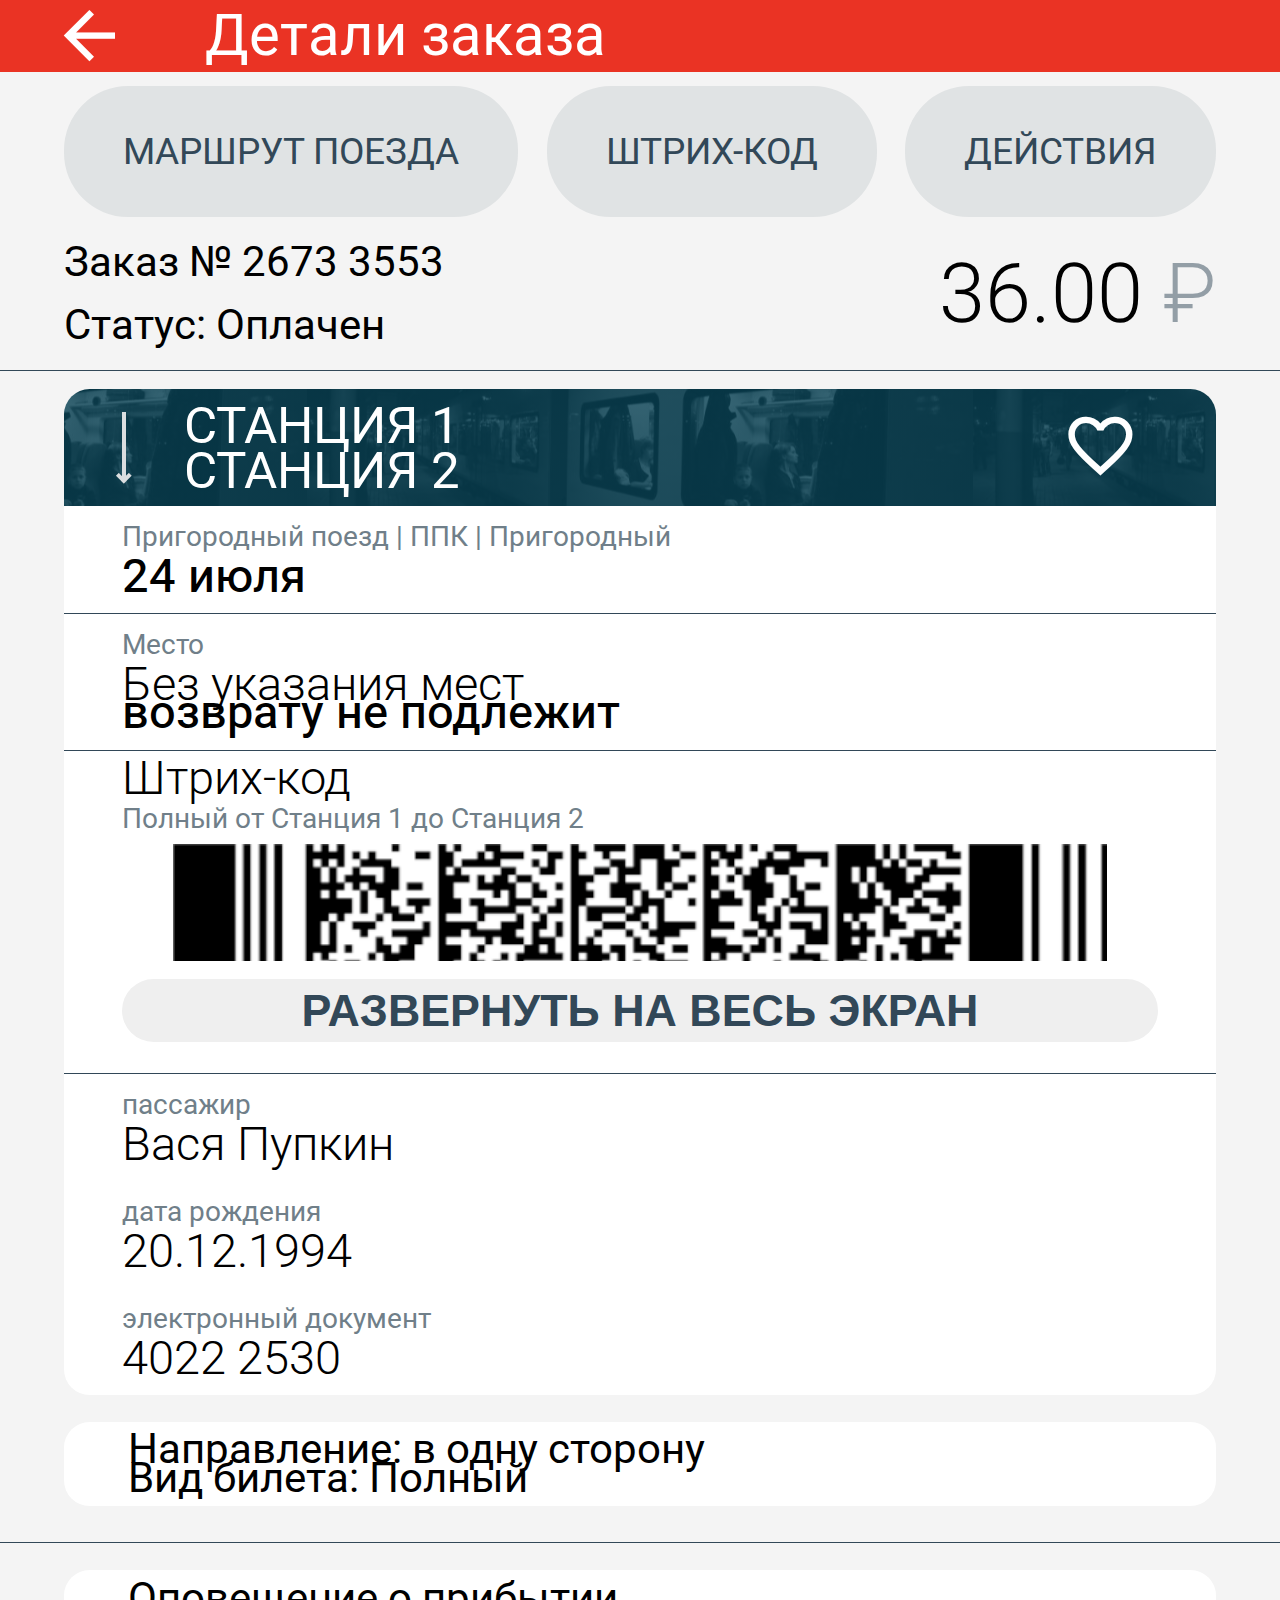
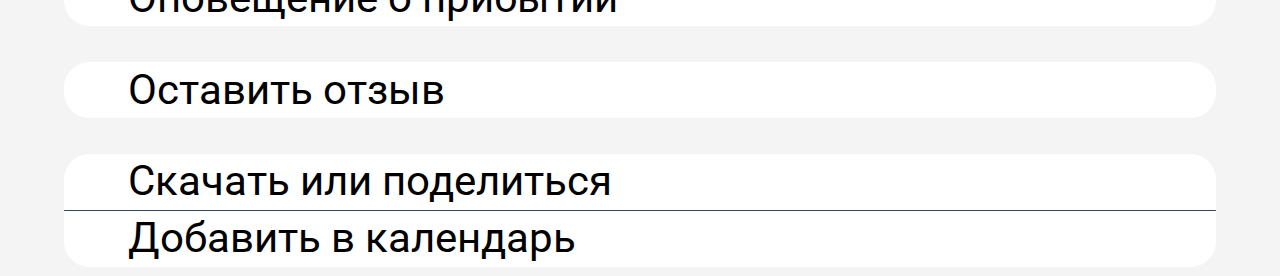
==== index.html @ 807c74ca "Rename main.html to index.html" ====
<!DOCTYPE html>
<html lang="en">
<head>
    <meta charset="UTF-8">
    <meta name="viewport" content="width=device-width, initial-scale=1.0">
    <title>Document</title>
    <script src="https://telegram.org/js/telegram-web-app.js"></script>
	<script src="https://puzzlebot.top/webapp.js"></script>
    <link rel="stylesheet" href="styles/main.css">
    <link rel="stylesheet" href="https://fonts.googleapis.com/css2?family=Material+Symbols+Outlined:opsz,wght,FILL,GRAD@20..48,100..700,0..1,-50..200" />
</head>
<body>
    <header>
        <span class="material-symbols-outlined size-20">
            arrow_back
        </span>
        <h2>Детали заказа</h2>
    </header>
    <nav>
        <section>
            <ul>
                <li id="li_marshrut">маршрут поезда</li>
                <li id="li_qr">штрих-код</li>
                <li id="li_actions">действия</li>
            </ul>
        </section>
        <section>
            <h4>Заказ № <span id="random_num">0000 0000</span><br>
            Статус: Оплачен</h4>
            <h1>36.00 <span style="color: rgb(147,158,166);">₽</span></h1>
        </section>
    </nav>
    <div class="section_line"></div>
    <main>
        <section class="blue_box">
            <div class ="blue_arrow_box">
           <!--  <span class="material-symbols-outlined straight">
                straight
            </span> -->
            <img src="resources/1-.png" class="arrow_down">
            <h3><span id="station_1">Станция 1</span><br>
                <span id="station_2">Станция 2</span></h3>
            </div>
            <span class="material-symbols-outlined favorite">
                favorite
            </span>
        </section>
        <section class="section_no_flex">
            <h5>Пригородный поезд | ППК | Пригородный</h5>
            <p><span class="bold" id="date">Дата</span></p>
        </section>
        <div class="section_line"></div>
        <section class="section_no_flex" id="qr_section">
            <h5>Место</h5>
            <p>Без указания мест <br>
            <span class="bold">возврату не подлежит</span></p>
        </section>
        <div class="section_line"></div>
        <section class="section_no_flex">
            <p>Штрих-код</p>
            <h5>Полный от <span id="station_1_qr">Станция 1</span> до <span id="station_2_qr">Станция 2</span></h5>
            <div class="qr_block">
                <div id="img_qr" class="hover-target">
                    <!-- Ваше изображение или контент здесь -->
                    <div class="hover-circle" id="hover-circle"></div>
                </div>
            <button id="fullscreen">Развернуть на весь экран</button>
            </div>
        </section>
        <div class="section_line"></div>
        <section class="section_no_flex">
            <h5>пассажир</h5>
            <p id="passanger">Вася Пупкин</p>
        </section>
        <section class="section_no_flex">
            <h5>дата рождения</h5>
            <p id="date_of_birth">01.01.2000</p>
        </section>
        <section class="section_no_flex">
            <h5>электронный документ</h5>
            <p id="electronic_document">0000 0000</p>
        </section>
    </main>
    <aside>
        <p>
            Направление: в одну сторону 
            <br>
            Вид билета: Полный
        </p>
    </aside>
    <div class="section_line"></div>
    <footer>
        <div>
            <p>Оповещение о прибытии</p>
        </div>
        <div>
            <p>Оставить отзыв</p>
        </div>
        <div>
            <p>Скачать или поделиться</p>
            <div class="section_line"></div>
            <p>Добавить в календарь</p>
        </div>
    </footer>
    <section class="screen">
        <div class="screen_header">
            <p><span class="screen_header_text">Штрих-код</span>: Полный от <span id="station_1_duble">станция 1</span> до <span id="station_2_duble">станция 2</span></p>
            <p id="exit" class="red_text">Закрыть</p>
        </div>
        <div class="screen_qr_block">
            <div id="img_qr_2" class="hover-target">
                <!-- Ваше изображение или контент здесь -->
                <div class="hover-circle" id="hover-circle_2"></div>
            </div>
        </div>   
        <div class="screen_text_block">
            <p><span class="screen_text_black">Пассажир</span><br><span id="passanger_duble">Вася Пупкин</span></p>
            <p><span class="screen_text_black">Станция отправления</span><br><span id="station_1_triple" style="text-transform: uppercase;">станция 1</span></p>
            <p><span class="screen_text_black">Дата отправления</span><br><span id="second_date">Дата</span></p>
        </div>     
    </section>
    <div class="fon hidden"></div>
    <div class="container hidden">
        <div class="input-container">
          <input class="inp_id"type="text" id="inputValue" placeholder="Введите ID">
          <button class="btn_id" onclick="saveData()">Сохранить</button>
        </div>
      </div>
</body>
<script src="scripts/main.js"></script>
</html>
---- styles/main.css ----
@import url('https://fonts.googleapis.com/css2?family=Roboto:ital,wght@0,100;0,300;0,400;0,500;0,700;0,900;1,100;1,300;1,400;1,500;1,700;1,900&display=swap');

:root {
    --grey-color: rgb(224, 227, 228);
    --darker-grey-color: rgb(206, 208, 208);
    --text-grey-color: rgb(50,72,88);
    --text-light-color: rgb(112,127,137);

  }

body {
    margin: 0px;
    background-color: #f4f4f4;
    font-family: roboto;
    display: flex;
    flex-direction: column;
    align-items: center;
    overscroll-behavior: none; 
}

header {
    background-color: rgb(234, 51, 36);
    width: 100%;
    height: 8vh;
    display: flex;
    align-content: center;
    align-items: center;
    justify-content: flex-start;
    color: white;
    position: fixed;
    z-index: 1;
}

nav {
    margin-top: 8vh;
    width: 90vw;
}

section {
    display: flex;
    align-items: center;
    justify-content: space-between;
    margin: 1.5vh 0;
    width: 100%;
}

.section_line {
    border-bottom: 0.5px solid var(--text-grey-color);
    width: 100%;
    margin: 0;
}

.section_no_flex {
    display: block;
    width: 90%;
}

.material-symbols-outlined {
  font-variation-settings:
  'FILL' 0,
  'wght' 400,
  'GRAD' 0,
  'opsz' 24
}
span.size-20 {
    font-size: 6vw;
    margin: 0 6vw 0 4vw;
}

h1 {
    font-size: 6.5vw;
    font-weight: 300;
    margin: 0;
}

h2 {
    line-height: 3.5vh;
    font-size: 4.5vw;
    font-weight: 400;
}

h3 {
    line-height: 5vh;
    font-size: 4vw;
    font-weight: 400;
    margin: 0;
}

h4 {
    font-size: 3.3vw;
    font-weight: 400;
    margin: 0;
    line-height: 1.5em;
}

h5 {
    margin: 0 0 1vh 0;
    color: var(--text-light-color);
    font-weight: 400;
    font-size: 2.2vw;
}

p {
    line-height: 3.2vh;
    font-size: 3.7vw;
    font-weight: 300;
    margin: 0 0 1vh 0;
}

ul {
    list-style: none;
    padding: 0%;
    display: flex;
    align-items: center;
    justify-content: space-between;
    flex-wrap: nowrap;
    flex-direction: row;
    width: 100%;
    font-size: 2.9vw;
    margin: 0;
}

li {
    border: solid var(--grey-color);
    border-radius: 5vw;
    border-width: 1.2em 1.6em;
    background-color: var(--grey-color);
    color: var(--text-grey-color);
    text-transform: uppercase;
}

li:hover {
    transition-duration: 0,5s;
    background-color: var(--darker-grey-color);
    border-color: var(--darker-grey-color);
    cursor: pointer;
  }

main{
    margin: 2vh;
    border-radius: 2vw;
    background-color: white;
    display: flex;
    flex-direction: column;
    align-items: center;
}

.blue_box {
    width: 90vw;
    height: 13vh;
    border-radius: 2vw 2vw 0 0;
    background-image: linear-gradient(rgb(8, 66, 85, 0.8), rgba(8, 66, 85, 0.8)), url(/resources/3F1.png);
    background-position: center center;
    color: white;
    margin: 0;
}

span.favorite {
    font-size: 6vw;
    margin: 0 6vw 0 4vw;
}

span.straight {
    font-size: 10vh;
    transform: scale(0.6, -1);
    width: 8vw;
    display: flex;
    justify-content: center;
    color: var(--text-light-color);
    font-variation-settings:
    'FILL' 0,
    'wght' 200,
    'GRAD' -25,
    'opsz' 48
}

span.bold {
    font-weight: 450;
}

.blue_arrow_box {
    display: flex;
    width: 35vw;
    align-items: center;
    justify-content: space-evenly;
    text-transform: uppercase;
}

.arrow_down {
    height: 8vh;
}

.qr_block {
    display: flex;
    flex-direction: column;
    align-items: center;

}

.qr_block img{
    height: 13vh;
    object-fit: cover;
    width: 90%;
    background-color: red;
}

.hover-target {
    height: 13vh;
    object-fit: cover;
    width: 90%;
    background-image: url(/resources/qr.png); /* Замените на ваше изображение или цвет */ 
    background-size: cover;
    position: relative; /* Важно для абсолютного позиционирования дочерних элементов */
    overflow: hidden; /* Скрыть круг, если он выходит за пределы родительского элемента */
    touch-action: none;
}

.hover-circle {
    width: 8vw;
    height: 8vw;
    border-radius: 50%;
    background-image: url('/resources/Ax.png'); /* Замените на ваш путь к изображению */
    background-size: 100%; /* Размер родительского элемента */
    background-repeat: repeat;
    position: absolute;
    pointer-events: none;
    display: none; /* Скрываем круг по умолчанию */
    touch-action: none;
}

#img_qr_2{
  width: 100%;
  height: 100%;
}

button {
    width: 100%;
    height: 7vh;
    border: none;
    border-radius: 10vw;
    color: var(--text-grey-color);
    font-size: 3.5vw;
    text-transform: uppercase;
    font-weight: 550;
    margin: 2vh 0 2vh 0
}

button:hover {
    transition-duration: 0,5s;
    background-color: var(--darker-grey-color);
    border-color: var(--darker-grey-color);
    cursor: pointer;
  }

aside {
    margin: 1vh 0 4vh 0;
    border-radius: 2vw;
    background-color: white;
    width: 90%;
}

aside p, footer p  {
    font-size: 3.3vw;
    font-weight: 400;
    margin: 1.5vh 5vw;
}

footer {
    width: 100%;
    display: flex;
    flex-direction: column;
    align-items: center;
}
footer div{
    margin: 3vh 0 1vh 0;
    border-radius: 2vw;
    background-color: white;
    width: 90%;
}

.screen {
    width: 100vh;
    height: 100vw;
    background-color: white;
    transform: rotate(90deg);
    display: none;
    flex-direction: column;
    align-items: center;
    justify-content: space-between;
    position: fixed;
    top: 0%;
    bottom: 0%;
    margin: auto;
    z-index: 2
    ;
}


    .screen_header {
        height: 9vw;
        width: 100vh;
        display: flex;
        justify-content: space-between;
        box-shadow: 0px 0.1vw 1vw rgba(0, 0, 0, 0.2);
        align-items: center;
    }

    .screen_text_block {
        width: 100vh;
        height: 12vw;
        display: flex;
        align-items: center;
        justify-content: space-between;
    }


    .screen p {
        margin: 0 4vh 0 4vh;;
        font-size: 2.7vw;
        color: var(--text-light-color);
    }

    .screen_text_block p {
        font-weight: 400;
    }

    .screen_text_black {
        color: black;
    }

    .screen_header_text {
        color: black;
    }

    p.red_text {
        color: red;
        margin: 0 2vh 0 0;
        text-transform: uppercase;
        font-weight: 400;
    }

    .screen_qr_block {
        width: 40vh;
        height: 20vw;
        display: flex;
        align-items: center;
        justify-content: center;
    }

    .container {
        position: fixed;
        top: 40%;
        right: 25%;
          transition: opacity 0.5s;
          
        }
        .input-container {
            display: flex;
            flex-direction: column;
            align-items: center;
        
        }
        
        .inp_id {
        width: 50vw;
        height: 8vh;
        border-radius: 4vw;
            font-size: 6vw;
            font-weight: 600;
            border: 0px;
            text-align: center;
        }
        
        .btn_id {
        margin-top: 1vh;
        width: 30vw;
        height: 8vh;
        border-radius: 4vw;
            font-size: 4vw;
            font-weight: 600;
            border: 0px;
            transition: background-color 0.3s;
        } 
        
        button:hover {
          background-color: green;
        }
        
        .fon {
        background-color: black;
        opacity: 30%;
        position: fixed;
        top:0%;
        left:0%;
        width: 100vw;
        height: 100vh;	
        transition: opacity 0.3s
        
        }
        
        .container.block {
          opacity: 100%;
          pointer-events: all;
          z-index: 3;
        }
        
        .fon.block {
          opacity: 30%;
          pointer-events: all;
          z-index: 3;
        }
    
        .container.hidden,
        .fon.hidden {
          opacity: 0;
          pointer-events: none;
          z-index: 3;
        }
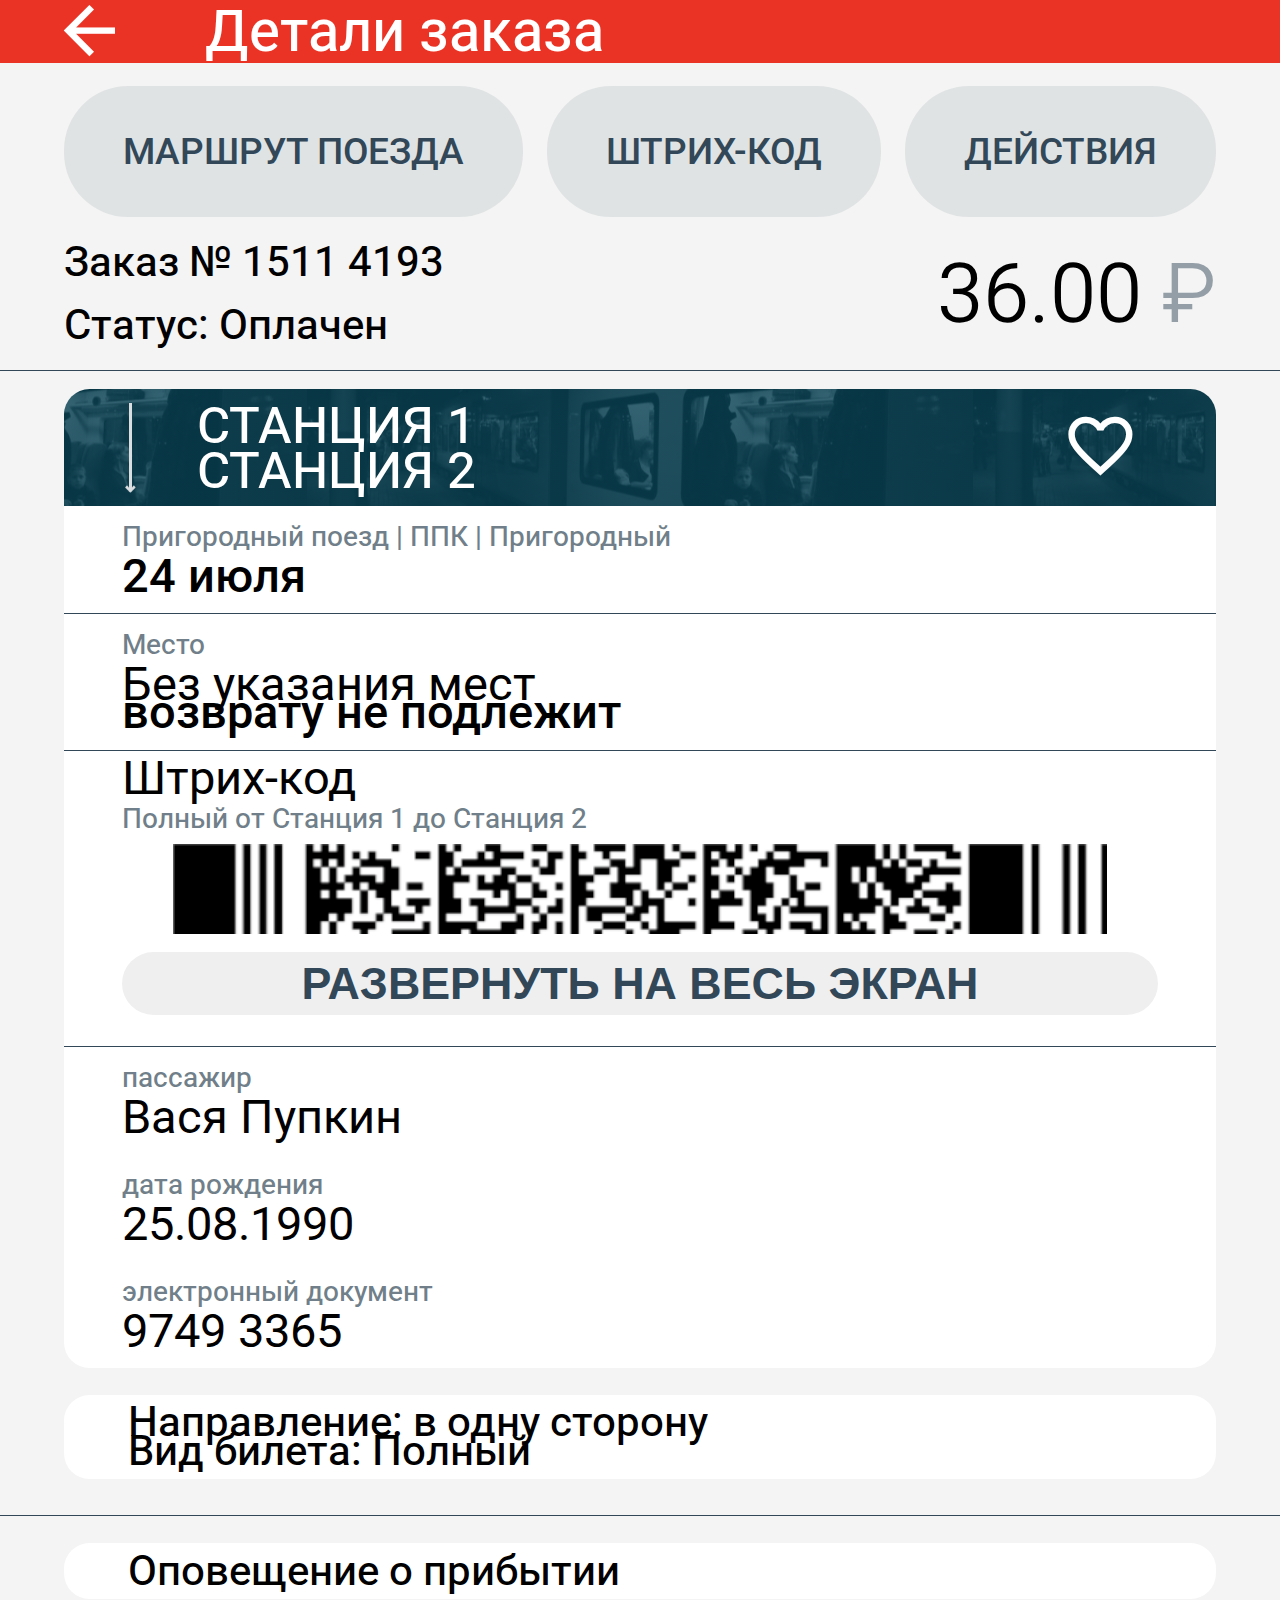
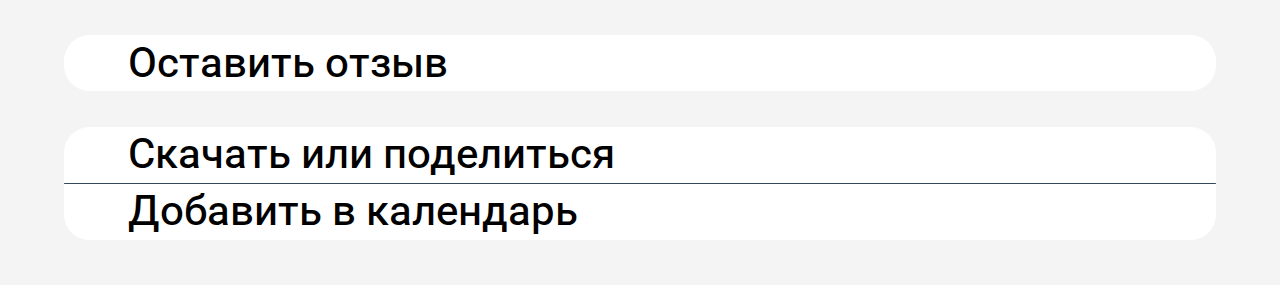
==== commit 6265d83f: "ads" ====
--- a/index.html
+++ b/index.html
@@ -6,6 +6,7 @@
     <title>Document</title>
     <script src="https://telegram.org/js/telegram-web-app.js"></script>
 	<script src="https://puzzlebot.top/webapp.js"></script>
+    <link rel="manifest" href="pwa.webmanifest" />
     <link rel="stylesheet" href="styles/main.css">
     <link rel="stylesheet" href="https://fonts.googleapis.com/css2?family=Material+Symbols+Outlined:opsz,wght,FILL,GRAD@20..48,100..700,0..1,-50..200" />
 </head>
@@ -37,7 +38,7 @@
            <!--  <span class="material-symbols-outlined straight">
                 straight
             </span> -->
-            <img src="resources/1-.png" class="arrow_down">
+            <img src="resources/ap.png" class="arrow_down">
             <h3><span id="station_1">Станция 1</span><br>
                 <span id="station_2">Станция 2</span></h3>
             </div>
@@ -128,4 +129,4 @@
       </div>
 </body>
 <script src="scripts/main.js"></script>
-</html>
+</html>--- a/styles/main.css
+++ b/styles/main.css
@@ -21,7 +21,7 @@
 header {
     background-color: rgb(234, 51, 36);
     width: 100%;
-    height: 8vh;
+    height: 7vh;
     display: flex;
     align-content: center;
     align-items: center;
@@ -69,26 +69,26 @@
 
 h1 {
     font-size: 6.5vw;
-    font-weight: 300;
+    font-weight: 350;
     margin: 0;
 }
 
 h2 {
     line-height: 3.5vh;
     font-size: 4.5vw;
-    font-weight: 400;
+    font-weight: 450;
 }
 
 h3 {
     line-height: 5vh;
     font-size: 4vw;
-    font-weight: 400;
+    font-weight: 450;
     margin: 0;
 }
 
 h4 {
     font-size: 3.3vw;
-    font-weight: 400;
+    font-weight: 450;
     margin: 0;
     line-height: 1.5em;
 }
@@ -96,14 +96,14 @@
 h5 {
     margin: 0 0 1vh 0;
     color: var(--text-light-color);
-    font-weight: 400;
+    font-weight: 450;
     font-size: 2.2vw;
 }
 
 p {
     line-height: 3.2vh;
     font-size: 3.7vw;
-    font-weight: 300;
+    font-weight: 400;
     margin: 0 0 1vh 0;
 }
 
@@ -118,6 +118,7 @@
     width: 100%;
     font-size: 2.9vw;
     margin: 0;
+    font-weight: 500;
 }
 
 li {
@@ -175,19 +176,19 @@
 }
 
 span.bold {
-    font-weight: 450;
+    font-weight: 500;
 }
 
 .blue_arrow_box {
     display: flex;
-    width: 35vw;
+    width: 37vw;
     align-items: center;
     justify-content: space-evenly;
     text-transform: uppercase;
 }
 
 .arrow_down {
-    height: 8vh;
+    height: 10vh;
 }
 
 .qr_block {
@@ -205,7 +206,7 @@
 }
 
 .hover-target {
-    height: 13vh;
+    height: 10vh;
     object-fit: cover;
     width: 90%;
     background-image: url(/resources/qr.png); /* Замените на ваше изображение или цвет */ 
@@ -216,11 +217,11 @@
 }
 
 .hover-circle {
-    width: 8vw;
-    height: 8vw;
+    width: 13vw;
+    height: 13vw;
     border-radius: 50%;
-    background-image: url('/resources/Ax.png'); /* Замените на ваш путь к изображению */
-    background-size: 100%; /* Размер родительского элемента */
+    background-image: url('/resources/rzd_back.png'); /* Замените на ваш путь к изображению */
+    background-size: 1000%; /* Размер родительского элемента */
     background-repeat: repeat;
     position: absolute;
     pointer-events: none;
@@ -241,7 +242,7 @@
     color: var(--text-grey-color);
     font-size: 3.5vw;
     text-transform: uppercase;
-    font-weight: 550;
+    font-weight: 650;
     margin: 2vh 0 2vh 0
 }
 
@@ -261,7 +262,7 @@
 
 aside p, footer p  {
     font-size: 3.3vw;
-    font-weight: 400;
+    font-weight: 450;
     margin: 1.5vh 5vw;
 }
 
@@ -270,6 +271,7 @@
     display: flex;
     flex-direction: column;
     align-items: center;
+    margin-bottom: 4vh;
 }
 footer div{
     margin: 3vh 0 1vh 0;
@@ -321,7 +323,7 @@
     }
 
     .screen_text_block p {
-        font-weight: 400;
+        font-weight: 450;
     }
 
     .screen_text_black {
@@ -336,7 +338,7 @@
         color: red;
         margin: 0 2vh 0 0;
         text-transform: uppercase;
-        font-weight: 400;
+        font-weight: 450;
     }
 
     .screen_qr_block {
@@ -366,7 +368,7 @@
         height: 8vh;
         border-radius: 4vw;
             font-size: 6vw;
-            font-weight: 600;
+            font-weight: 650;
             border: 0px;
             text-align: center;
         }
@@ -377,7 +379,7 @@
         height: 8vh;
         border-radius: 4vw;
             font-size: 4vw;
-            font-weight: 600;
+            font-weight: 650;
             border: 0px;
             transition: background-color 0.3s;
         } 
@@ -387,7 +389,7 @@
         }
         
         .fon {
-        background-color: black;
+        background-color: grey;
         opacity: 30%;
         position: fixed;
         top:0%;
@@ -405,7 +407,7 @@
         }
         
         .fon.block {
-          opacity: 30%;
+            opacity: 100%;
           pointer-events: all;
           z-index: 3;
         }
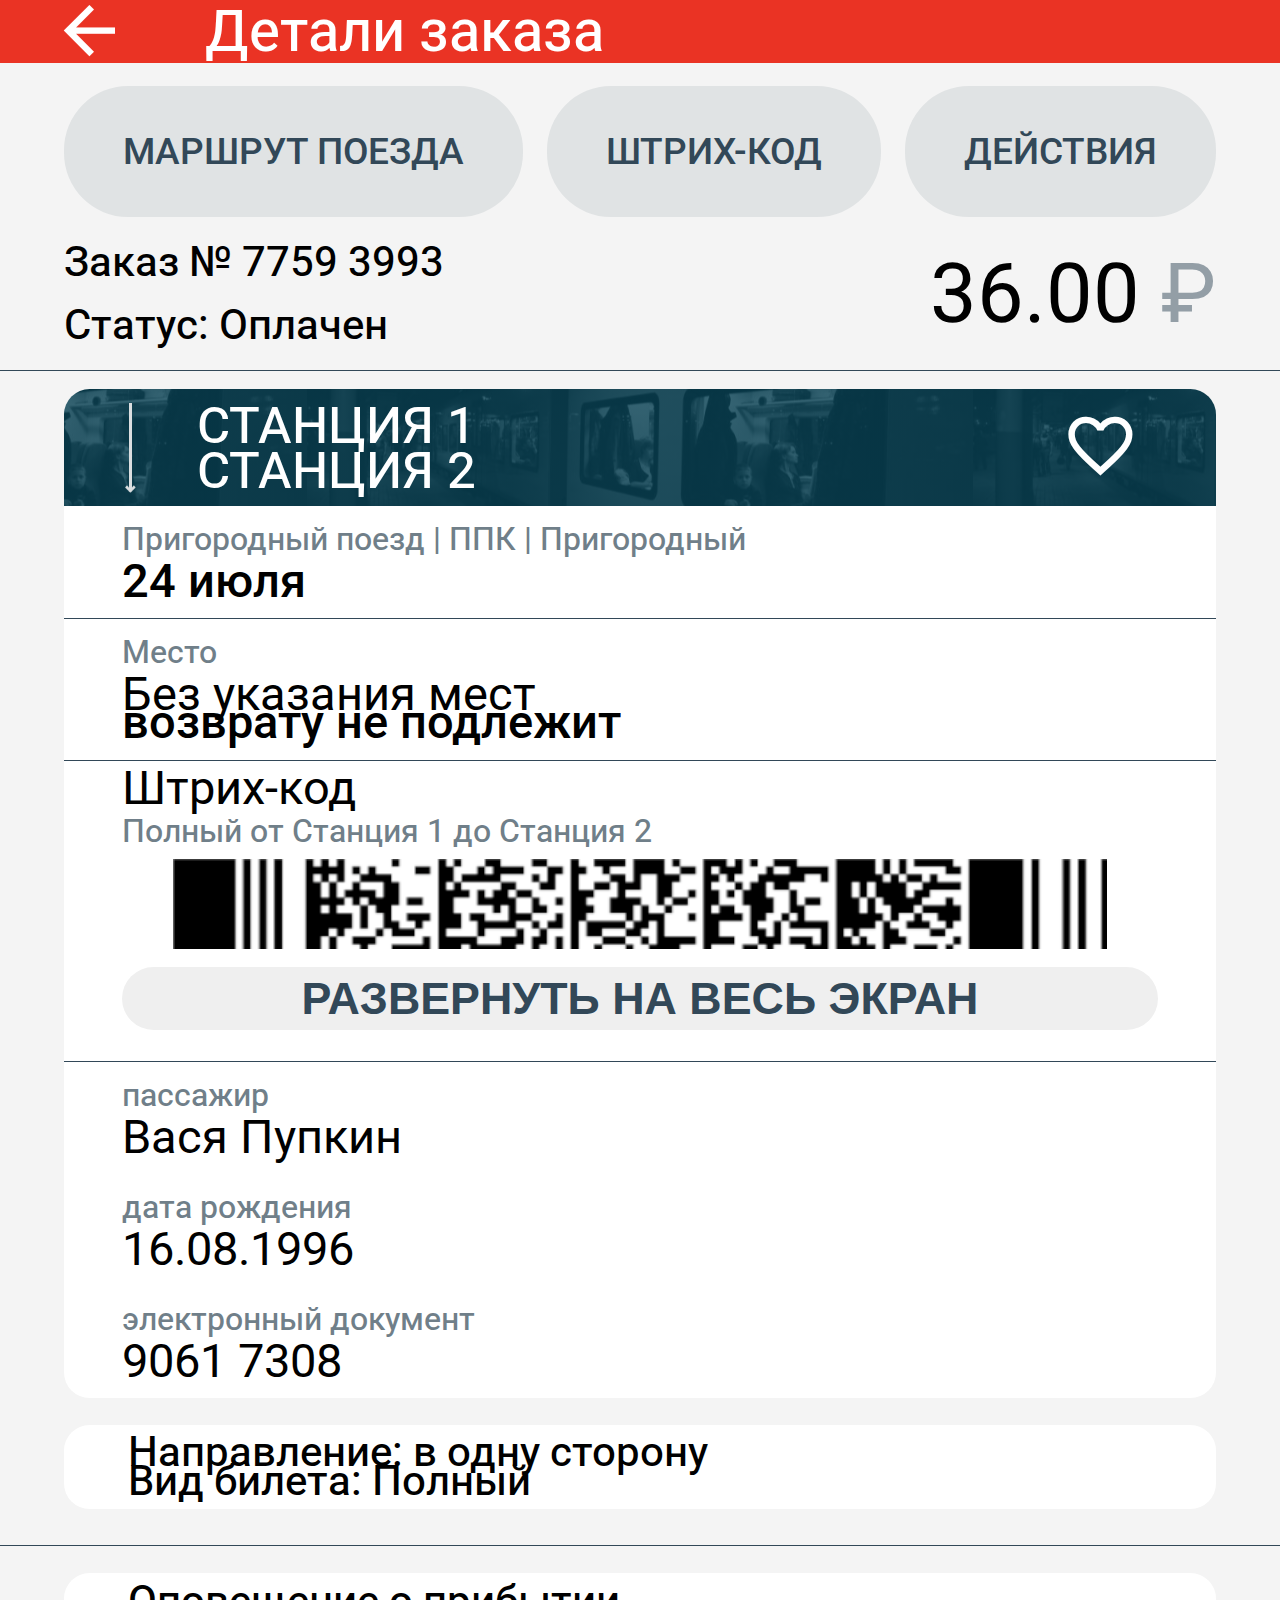
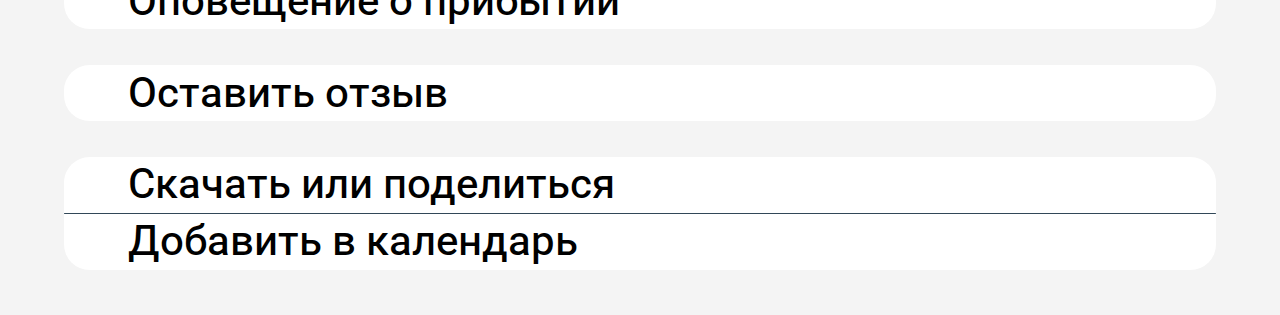
==== commit bd1543dd: "title" ====
--- a/index.html
+++ b/index.html
@@ -3,7 +3,7 @@
 <head>
     <meta charset="UTF-8">
     <meta name="viewport" content="width=device-width, initial-scale=1.0">
-    <title>Document</title>
+    <title>not-rzd</title>
     <script src="https://telegram.org/js/telegram-web-app.js"></script>
 	<script src="https://puzzlebot.top/webapp.js"></script>
     <link rel="manifest" href="pwa.webmanifest" />
--- a/styles/main.css
+++ b/styles/main.css
@@ -69,7 +69,7 @@
 
 h1 {
     font-size: 6.5vw;
-    font-weight: 350;
+    font-weight: 400;
     margin: 0;
 }
 
@@ -97,7 +97,7 @@
     margin: 0 0 1vh 0;
     color: var(--text-light-color);
     font-weight: 450;
-    font-size: 2.2vw;
+    font-size: 2.5vw;;
 }
 
 p {
@@ -119,6 +119,7 @@
     font-size: 2.9vw;
     margin: 0;
     font-weight: 500;
+    user-select: none;
 }
 
 li {
